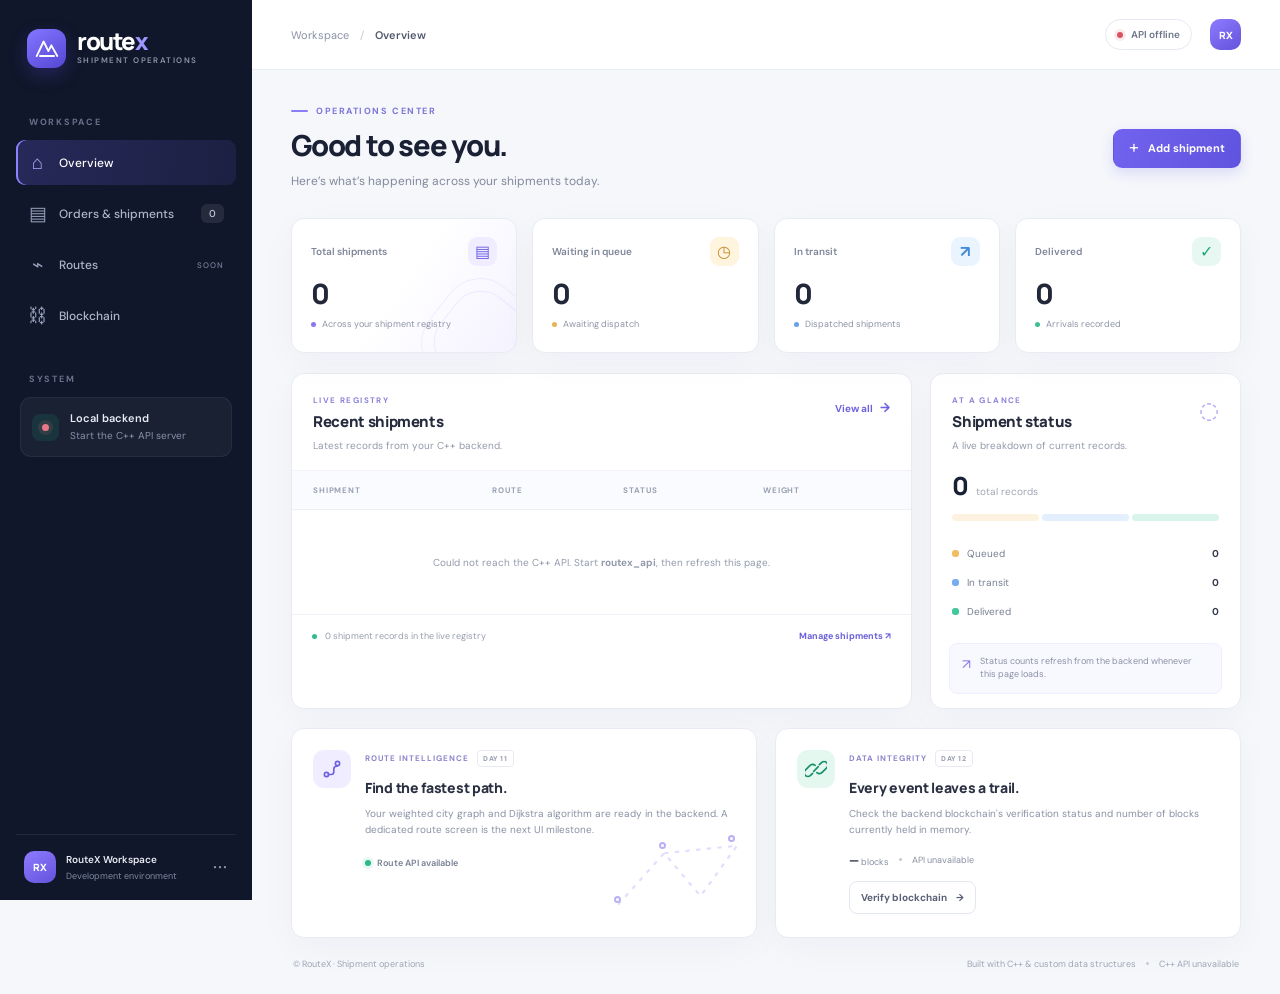
==== frontend/index.html @ 3a6d26c7 "feat: add orders and queue UI" ====
<!doctype html>
<html lang="en">
<head>
  <meta charset="utf-8">
  <meta name="viewport" content="width=device-width, initial-scale=1">
  <meta name="theme-color" content="#10172a">
  <meta name="description" content="RouteX shipment operations dashboard">
  <title>Overview · RouteX</title>
  <link rel="stylesheet" href="css/style.css">
  <script defer src="js/app.js"></script>
</head>
<body data-page="dashboard">
  <div class="app-shell">
    <aside class="sidebar" id="sidebar">
      <a class="brand" href="index.html" aria-label="RouteX overview">
        <span class="brand-mark"><svg viewBox="0 0 32 32" aria-hidden="true"><path d="M5 23.5 12.4 8l5.1 10.2 3.1-6.1L27 23.5"/><path d="M8.5 23.5h15"/></svg></span>
        <span class="brand-name">route<span>x</span><small>SHIPMENT OPERATIONS</small></span>
      </a>

      <div class="sidebar-label">WORKSPACE</div>
      <nav class="side-nav" aria-label="Main navigation">
        <a class="nav-link is-active" href="index.html" aria-current="page"><span class="nav-icon">⌂</span><span>Overview</span></a>
        <a class="nav-link" href="orders.html"><span class="nav-icon">▤</span><span>Orders &amp; shipments</span><span class="nav-count" id="navShipmentCount">—</span></a>
        <a class="nav-link" href="index.html#routes-preview"><span class="nav-icon">⌁</span><span>Routes</span><span class="nav-soon">SOON</span></a>
        <a class="nav-link" href="index.html#blockchain-preview"><span class="nav-icon">⛓</span><span>Blockchain</span></a>
      </nav>

      <div class="sidebar-label sidebar-label-spaced">SYSTEM</div>
      <div class="sidebar-system-card">
        <span class="system-orb"><span></span></span>
        <div><strong>Local backend</strong><p id="sidebarApiText">Connecting to C++ API…</p></div>
      </div>
      <div class="sidebar-bottom">
        <div class="avatar">RX</div>
        <div class="profile-copy"><strong>RouteX Workspace</strong><span>Development environment</span></div>
        <span class="profile-dots">···</span>
      </div>
    </aside>

    <main class="main-area">
      <header class="topbar">
        <button class="icon-button menu-button" id="menuToggle" aria-label="Open navigation" aria-expanded="false">☰</button>
        <div class="breadcrumbs"><span>Workspace</span><span class="crumb-slash">/</span><strong>Overview</strong></div>
        <div class="topbar-right">
          <div class="api-pill" id="apiPill"><span class="status-dot"></span><span id="apiPillText">Checking API</span></div>
          <div class="top-avatar">RX</div>
        </div>
      </header>

      <div class="page-content">
        <section class="page-heading heading-with-action">
          <div><div class="eyebrow"><span class="eyebrow-line"></span> OPERATIONS CENTER</div><h1>Good to see you.</h1><p class="page-subtitle">Here’s what’s happening across your shipments today.</p></div>
          <a class="button button-primary" href="orders.html#new-shipment"><span class="button-plus">+</span> Add shipment</a>
        </section>

        <section class="stats-grid" aria-label="Shipment summary">
          <article class="stat-card stat-card-primary">
            <div class="stat-top"><span class="stat-label">Total shipments</span><span class="stat-icon stat-icon-indigo">▤</span></div>
            <div class="stat-value" id="statTotal">—</div><div class="stat-foot"><span class="stat-foot-dot indigo-dot"></span> Across your shipment registry</div>
            <div class="stat-decoration decoration-one"></div>
          </article>
          <article class="stat-card">
            <div class="stat-top"><span class="stat-label">Waiting in queue</span><span class="stat-icon stat-icon-amber">◷</span></div>
            <div class="stat-value" id="statQueued">—</div><div class="stat-foot"><span class="stat-foot-dot amber-dot"></span> Awaiting dispatch</div>
          </article>
          <article class="stat-card">
            <div class="stat-top"><span class="stat-label">In transit</span><span class="stat-icon stat-icon-blue">↗</span></div>
            <div class="stat-value" id="statTransit">—</div><div class="stat-foot"><span class="stat-foot-dot blue-dot"></span> Dispatched shipments</div>
          </article>
          <article class="stat-card">
            <div class="stat-top"><span class="stat-label">Delivered</span><span class="stat-icon stat-icon-green">✓</span></div>
            <div class="stat-value" id="statDelivered">—</div><div class="stat-foot"><span class="stat-foot-dot green-dot"></span> Arrivals recorded</div>
          </article>
        </section>

        <section class="content-grid dashboard-grid">
          <article class="panel recent-panel">
            <div class="panel-heading"><div><div class="panel-kicker">LIVE REGISTRY</div><h2>Recent shipments</h2><p class="panel-subtitle">Latest records from your C++ backend.</p></div><a class="text-link" href="orders.html">View all <span aria-hidden="true">→</span></a></div>
            <div class="table-wrap">
              <table class="data-table dashboard-table">
                <thead><tr><th>SHIPMENT</th><th>ROUTE</th><th>STATUS</th><th>WEIGHT</th></tr></thead>
                <tbody id="recentShipments"><tr><td colspan="4" class="table-message"><span class="loading-spinner"></span> Loading shipment records…</td></tr></tbody>
              </table>
            </div>
            <div class="panel-footer"><span class="table-footer-dot"></span><span id="registryFooter">Waiting for the backend registry</span><a href="orders.html">Manage shipments <span aria-hidden="true">↗</span></a></div>
          </article>

          <article class="panel distribution-panel">
            <div class="panel-heading"><div><div class="panel-kicker">AT A GLANCE</div><h2>Shipment status</h2><p class="panel-subtitle">A live breakdown of current records.</p></div><span class="subtle-icon">◌</span></div>
            <div class="distribution-total"><strong id="distributionTotal">—</strong><span>total records</span></div>
            <div class="distribution-bar" aria-label="Shipment statuses" id="distributionBar"><span class="bar-queued"></span><span class="bar-transit"></span><span class="bar-delivered"></span></div>
            <div class="legend-list">
              <div class="legend-row"><span class="legend-key key-queued"></span><span>Queued</span><strong id="legendQueued">—</strong></div>
              <div class="legend-row"><span class="legend-key key-transit"></span><span>In transit</span><strong id="legendTransit">—</strong></div>
              <div class="legend-row"><span class="legend-key key-delivered"></span><span>Delivered</span><strong id="legendDelivered">—</strong></div>
            </div>
            <div class="distribution-note"><span>↗</span><p>Status counts refresh from the backend whenever this page loads.</p></div>
          </article>
        </section>

        <section class="lower-grid">
          <article class="feature-card routes-feature" id="routes-preview">
            <div class="feature-icon feature-icon-route"><svg viewBox="0 0 24 24" aria-hidden="true"><circle cx="6" cy="18" r="2.3"/><circle cx="18" cy="6" r="2.3"/><path d="M8 18h3a3 3 0 0 0 3-3v-3a3 3 0 0 1 3-3h.7"/></svg></div>
            <div class="feature-body"><div class="feature-tag">ROUTE INTELLIGENCE <span>DAY 11</span></div><h3>Find the fastest path.</h3><p>Your weighted city graph and Dijkstra algorithm are ready in the backend. A dedicated route screen is the next UI milestone.</p><span class="feature-status"><span class="status-dot status-dot-ready"></span> Route API available</span></div>
            <div class="route-art" aria-hidden="true"><span class="route-node node-a"></span><span class="route-node node-b"></span><span class="route-node node-c"></span><svg viewBox="0 0 140 94"><path d="M15 70 58 22 92 62 126 15"/><path d="M58 22 126 15"/></svg></div>
          </article>

          <article class="feature-card blockchain-feature" id="blockchain-preview">
            <div class="feature-icon feature-icon-chain"><svg viewBox="0 0 24 24" aria-hidden="true"><path d="M9.5 14.5 14.5 9.5"/><path d="M7.3 16.7 5 19a4 4 0 0 1-5.7-5.7l5-5A4 4 0 0 1 10 8" transform="translate(1 0)"/><path d="M16.7 7.3 19 5a4 4 0 0 1 5.7 5.7l-5 5A4 4 0 0 1 14 16" transform="translate(-1 0)"/></svg></div>
            <div class="feature-body"><div class="feature-tag">DATA INTEGRITY <span>DAY 12</span></div><h3>Every event leaves a trail.</h3><p>Check the backend blockchain's verification status and number of blocks currently held in memory.</p><div class="chain-meta"><span><strong id="blockCount">—</strong> blocks</span><span class="chain-separator"></span><span id="chainStatus" class="chain-status">Checking integrity…</span></div><button class="button button-secondary button-small" id="verifyChainButton">Verify blockchain <span aria-hidden="true">→</span></button></div>
          </article>
        </section>
        <footer class="page-footer"><span>© RouteX · Shipment operations</span><span>Built with C++ &amp; custom data structures <i></i> <span id="footerApiStatus">API status unknown</span></span></footer>
      </div>
    </main>
  </div>
  <div class="toast-region" id="toastRegion" role="status" aria-live="polite"></div>
</body>
</html>
---- frontend/css/style.css ----
@import url('https://fonts.googleapis.com/css2?family=DM+Sans:wght@400;500;600;700&family=Manrope:wght@400;500;600;700;800&display=swap');

:root {
  --ink: #182033;
  --muted: #7c8497;
  --muted-dark: #586177;
  --page: #f5f7fb;
  --panel: #ffffff;
  --border: #e8ebf2;
  --sidebar: #10172a;
  --sidebar-muted: #8b95ad;
  --accent: #6658e8;
  --accent-dark: #5546d6;
  --accent-soft: #eeedff;
  --green: #189b72;
  --green-soft: #e7f8f1;
  --amber: #bf8121;
  --amber-soft: #fff5df;
  --blue: #4387d8;
  --blue-soft: #eaf3ff;
  --red: #d85262;
  --red-soft: #fff0f1;
  --shadow: 0 10px 36px rgba(23, 32, 61, .035);
  font-synthesis: none;
}
* { box-sizing: border-box; }
html { scroll-behavior: smooth; scroll-padding-top: 90px; }
body { margin: 0; background: var(--page); color: var(--ink); font-family: 'DM Sans', -apple-system, BlinkMacSystemFont, 'Segoe UI', sans-serif; font-size: 14px; -webkit-font-smoothing: antialiased; }
button, input, select { font: inherit; }
button, a { -webkit-tap-highlight-color: transparent; }
a { color: inherit; text-decoration: none; }
button { cursor: pointer; }
button:disabled { cursor: wait; opacity: .68; }
.app-shell { min-height: 100vh; }
.sidebar { width: 252px; background: var(--sidebar); color: #fff; position: fixed; inset: 0 auto 0 0; z-index: 40; display: flex; flex-direction: column; padding: 29px 16px 17px; }
.brand { display: flex; align-items: center; gap: 11px; padding: 0 11px; margin-bottom: 48px; }
.brand-mark { width: 39px; height: 39px; display: grid; place-items: center; border-radius: 12px; background: linear-gradient(145deg, #8376ff, #5547d4); box-shadow: 0 7px 18px rgba(87, 71, 214, .28); }
.brand-mark svg { width: 30px; height: 30px; fill: none; stroke: #fff; stroke-width: 2; stroke-linecap: round; stroke-linejoin: round; }
.brand-name { font: 800 24px/1 'Manrope', sans-serif; letter-spacing: -1.4px; }
.brand-name > span { color: #9f96ff; }
.brand-name small { display: block; color: #8b95ad; letter-spacing: 1.45px; font: 600 8px/1.8 'DM Sans', sans-serif; }
.sidebar-label { color: #67718c; font-size: 9px; font-weight: 700; letter-spacing: 1.7px; padding: 0 13px; margin-bottom: 12px; }
.sidebar-label-spaced { margin-top: 35px; }
.side-nav { display: grid; gap: 6px; }
.nav-link { display: flex; align-items: center; gap: 12px; min-height: 45px; padding: 0 12px; border-radius: 9px; font-size: 12px; font-weight: 500; color: #aeb7ca; transition: background .18s ease, color .18s ease; }
.nav-link:hover { background: rgba(255,255,255,.055); color: #fff; }
.nav-link.is-active { background: linear-gradient(100deg, rgba(111, 97, 238, .24), rgba(111, 97, 238, .12)); color: #fff; box-shadow: inset 2px 0 #8c81ff; }
.nav-icon { width: 19px; color: #949fba; font-size: 19px; text-align: center; line-height: 1; }
.nav-link.is-active .nav-icon { color: #b0a8ff; }
.nav-count { margin-left: auto; min-width: 23px; padding: 3px 5px; border-radius: 6px; background: rgba(255,255,255,.09); text-align: center; font-size: 10px; color: #c4c9d7; }
.nav-soon { margin-left: auto; color: #77819a; font-size: 8px; letter-spacing: 1px; }
.sidebar-system-card { display: flex; align-items: center; gap: 11px; padding: 13px 11px; margin: 0 4px; background: rgba(255,255,255,.045); border: 1px solid rgba(255,255,255,.055); border-radius: 11px; }
.system-orb { width: 27px; height: 27px; flex: 0 0 auto; display: grid; place-items: center; border-radius: 8px; background: rgba(24,155,114,.16); }
.system-orb > span { width: 7px; height: 7px; border-radius: 50%; background: #45d2a1; box-shadow: 0 0 0 4px rgba(69,210,161,.12); }
.sidebar-system-card strong, .profile-copy strong { display: block; font-size: 11px; font-weight: 600; color: #e8ebf4; }
.sidebar-system-card p { margin: 4px 0 0; font-size: 10px; color: #8792aa; line-height: 1.4; }
.sidebar-bottom { margin-top: auto; display: flex; align-items: center; gap: 10px; padding: 16px 8px 0; border-top: 1px solid rgba(255,255,255,.08); }
.avatar, .top-avatar { display: grid; place-items: center; font: 800 10px 'Manrope', sans-serif; color: #fff; background: linear-gradient(145deg, #8d7bff, #6453db); }
.avatar { width: 32px; height: 32px; border-radius: 10px; }
.profile-copy { min-width: 0; }
.profile-copy strong { font-size: 10px; }
.profile-copy span { display: block; color: #7f8aa4; font-size: 9px; margin-top: 4px; }
.profile-dots { margin-left: auto; color: #8c96ac; font-size: 20px; letter-spacing: 1px; }
.main-area { min-height: 100vh; margin-left: 252px; }
.topbar { position: sticky; top: 0; z-index: 20; height: 70px; padding: 0 39px; display: flex; align-items: center; justify-content: space-between; border-bottom: 1px solid #e9ecf3; background: rgba(255,255,255,.93); backdrop-filter: blur(15px); }
.breadcrumbs { display: flex; align-items: center; gap: 11px; font-size: 11px; color: #8991a4; }
.breadcrumbs strong { font-weight: 600; color: #4f576c; }
.breadcrumbs a:hover { color: var(--accent); }
.crumb-slash { color: #c0c5d1; }
.topbar-right { display: flex; align-items: center; gap: 18px; }
.api-pill { display: inline-flex; gap: 8px; align-items: center; border: 1px solid #e4e9ef; border-radius: 30px; background: #fff; padding: 8px 11px; color: #6d768a; font-size: 10px; font-weight: 600; white-space: nowrap; }
.status-dot { width: 6px; height: 6px; flex: 0 0 auto; border-radius: 50%; background: #c0c5d1; }
.api-pill.is-online .status-dot { background: #22b987; box-shadow: 0 0 0 3px rgba(34,185,135,.12); }
.api-pill.is-offline .status-dot { background: var(--red); box-shadow: 0 0 0 3px rgba(216,82,98,.12); }
.top-avatar { width: 31px; height: 31px; border-radius: 10px; }
.menu-button { display: none !important; }
.page-content { max-width: 1500px; padding: 35px 39px 24px; margin: 0 auto; }
.page-heading { margin-bottom: 27px; }
.heading-with-action { display: flex; align-items: center; justify-content: space-between; gap: 18px; }
.eyebrow { display: flex; align-items: center; gap: 8px; color: #7d76d6; font-size: 9px; font-weight: 700; letter-spacing: 1.55px; margin-bottom: 10px; }
.eyebrow-line { display: inline-block; width: 17px; height: 2px; border-radius: 3px; background: #8b7df5; }
h1, h2, h3, p { margin-top: 0; }
h1 { margin-bottom: 9px; font: 800 29px/1.25 'Manrope', sans-serif; letter-spacing: -1.25px; color: #1a2135; }
.page-subtitle { margin-bottom: 0; color: #81899b; font-size: 12px; line-height: 1.6; }
.button { display: inline-flex; align-items: center; justify-content: center; gap: 9px; min-height: 39px; border: 1px solid transparent; border-radius: 9px; padding: 0 15px; font-size: 11px; font-weight: 700; white-space: nowrap; transition: transform .16s ease, background .16s ease, box-shadow .16s ease; }
.button:active { transform: translateY(1px); }
.button-primary { color: #fff; background: linear-gradient(110deg, #7163ee, #6053df); box-shadow: 0 5px 13px rgba(101,85,226,.18); }
.button-primary:hover { background: linear-gradient(110deg, #6556e4, #5143cf); box-shadow: 0 7px 18px rgba(101,85,226,.25); }
.button-secondary { background: #fff; border-color: #e3e7ef; color: #596176; }
.button-secondary:hover { background: #f9f9ff; border-color: #d2cffa; color: var(--accent-dark); }
.button-small { min-height: 33px; border-radius: 8px; padding: 0 11px; font-size: 10px; }
.button-plus { display: inline-grid; place-items: center; font-size: 18px; font-weight: 400; margin-top: -2px; }
.stats-grid { display: grid; grid-template-columns: repeat(4, minmax(0, 1fr)); gap: 15px; margin-bottom: 20px; }
.stat-card { min-height: 135px; position: relative; overflow: hidden; padding: 18px 19px 16px; background: var(--panel); border: 1px solid var(--border); border-radius: 13px; box-shadow: var(--shadow); }
.stat-card-primary { background: linear-gradient(125deg, #fff 48%, #f4f2ff); }
.stat-top { display: flex; align-items: center; justify-content: space-between; position: relative; z-index: 1; }
.stat-label { color: #7d8599; font-size: 10px; font-weight: 600; }
.stat-icon { display: grid; place-items: center; width: 29px; height: 29px; border-radius: 9px; font-size: 16px; font-weight: 700; }
.stat-icon-indigo { color: #6c5de4; background: #efedff; }
.stat-icon-amber { color: #c38a30; background: #fff4dd; }
.stat-icon-blue { color: #448ada; background: #eaf4ff; }
.stat-icon-green { color: #20a579; background: #e6f8f1; }
.stat-value { position: relative; z-index: 1; margin-top: 13px; font: 800 28px/1 'Manrope', sans-serif; color: #22283a; letter-spacing: -1px; }
.stat-foot { display: flex; position: relative; z-index: 1; align-items: center; gap: 6px; margin-top: 11px; font-size: 9px; color: #8c94a6; }
.stat-foot-dot { width: 5px; height: 5px; border-radius: 50%; }
.indigo-dot { background: #8678ef; }.amber-dot { background: #e8b256; }.blue-dot { background: #64a1e9; }.green-dot { background: #40be91; }
.stat-decoration { position: absolute; right: -22px; bottom: -43px; width: 110px; height: 110px; border-radius: 38px; border: 1px solid rgba(118,100,234,.09); transform: rotate(38deg); }
.decoration-one::after { content: ''; position: absolute; inset: 10px; border: 1px solid rgba(118,100,234,.1); border-radius: 31px; }
.content-grid { display: grid; grid-template-columns: minmax(0, 1.7fr) minmax(280px, .85fr); gap: 18px; }
.panel { background: #fff; border: 1px solid var(--border); border-radius: 13px; box-shadow: var(--shadow); min-width: 0; }
.panel-heading { display: flex; align-items: flex-start; justify-content: space-between; gap: 14px; padding: 21px 21px 17px; }
.panel-kicker { color: #8b83d9; font-size: 8px; font-weight: 700; letter-spacing: 1.4px; margin-bottom: 7px; }
h2 { margin-bottom: 6px; font: 800 15px/1.3 'Manrope', sans-serif; letter-spacing: -.35px; color: #252b3d; }
.panel-subtitle { margin-bottom: 0; font-size: 10px; color: #939aab; line-height: 1.5; }
.text-link { color: #6e61df; margin-top: 4px; font-size: 10px; font-weight: 700; white-space: nowrap; }
.text-link span { margin-left: 5px; font-size: 13px; }
.table-wrap { width: 100%; overflow-x: auto; }
.data-table { width: 100%; border-collapse: collapse; text-align: left; white-space: nowrap; }
.data-table thead { background: #fafbfe; }
.data-table th { height: 39px; padding: 0 14px; color: #98a0b2; font-size: 8px; font-weight: 700; letter-spacing: .85px; border-top: 1px solid #f0f2f7; border-bottom: 1px solid #edf0f5; }
.data-table th:first-child, .data-table td:first-child { padding-left: 21px; }
.data-table th:last-child, .data-table td:last-child { padding-right: 21px; }
.data-table td { height: 59px; padding: 9px 14px; font-size: 10px; color: #667087; border-bottom: 1px solid #f0f2f7; }
.data-table tbody tr:last-child td { border-bottom: none; }
.shipment-main { display: flex; align-items: center; gap: 9px; }
.shipment-avatar { display: grid; place-items: center; flex: 0 0 auto; width: 31px; height: 31px; border-radius: 10px; color: #6e61df; background: #f0efff; font-size: 10px; font-weight: 800; }
.shipment-cell strong { display: block; color: #2a3042; font-size: 10px; font-weight: 700; }
.shipment-cell small { display: block; color: #9ba2b1; font-size: 9px; margin-top: 3px; }
.route-cell { color: #555f75 !important; font-weight: 600; }
.route-arrow { color: #a3a9b7; padding: 0 5px; }
.status-badge { display: inline-flex; align-items: center; gap: 6px; min-height: 22px; border-radius: 6px; padding: 0 8px; font-size: 9px; font-weight: 700; }
.status-badge::before { content: ''; width: 5px; height: 5px; border-radius: 50%; background: currentColor; }
.status-queued { color: #b37a1c; background: #fff4dd; }
.status-transit { color: #3479c9; background: #eaf3ff; }
.status-delivered { color: #16865f; background: #e6f8f1; }
.status-unknown { color: #7a8294; background: #f0f2f6; }
.weight-cell { font-weight: 600; color: #535c71 !important; }
.panel-footer { display: flex; align-items: center; gap: 8px; min-height: 43px; border-top: 1px solid #f0f2f7; padding: 0 20px; color: #969eaf; font-size: 9px; }
.panel-footer > a { margin-left: auto; color: #6b60db; font-weight: 700; }
.table-footer-dot { display: inline-block; width: 5px; height: 5px; border-radius: 50%; background: #30bd8b; }
.distribution-panel { padding-bottom: 14px; }
.subtle-icon { color: #aaa3ef; font-size: 23px; font-weight: 300; }
.distribution-total { display: flex; align-items: baseline; gap: 8px; padding: 3px 21px 16px; }
.distribution-total strong { font: 800 25px/1 'Manrope', sans-serif; letter-spacing: -1px; }
.distribution-total span { color: #a0a6b4; font-size: 10px; }
.distribution-bar { height: 7px; display: flex; gap: 3px; padding: 0 21px; margin-bottom: 18px; }
.distribution-bar span { display: block; min-width: 0; flex: 1; border-radius: 8px; transition: flex .25s ease; }
.bar-queued { background: #f2bd61; }.bar-transit { background: #75adee; }.bar-delivered { background: #42c99a; }
.legend-list { padding: 0 21px; }
.legend-row { display: flex; align-items: center; height: 29px; gap: 8px; color: #777f92; font-size: 10px; }
.legend-key { width: 7px; height: 7px; border-radius: 3px; }
.key-queued { background: #f2bd61; }.key-transit { background: #75adee; }.key-delivered { background: #42c99a; }
.legend-row strong { margin-left: auto; color: #353c4e; font-size: 10px; }
.distribution-note { display: flex; align-items: flex-start; gap: 9px; margin: 17px 18px 0; padding: 11px 12px; background: #f8f8ff; border: 1px solid #f0efff; border-radius: 8px; }
.distribution-note > span { color: #8579ec; font-size: 14px; }
.distribution-note p { margin: 0; font-size: 9px; line-height: 1.5; color: #8a91a4; }
.lower-grid { display: grid; grid-template-columns: repeat(2, minmax(0, 1fr)); gap: 18px; margin-top: 19px; }
.feature-card { position: relative; min-height: 210px; display: flex; gap: 14px; overflow: hidden; padding: 21px; border: 1px solid var(--border); border-radius: 13px; background: #fff; box-shadow: var(--shadow); }
.feature-icon { position: relative; z-index: 1; display: grid; place-items: center; flex: 0 0 auto; width: 38px; height: 38px; border-radius: 11px; }
.feature-icon svg { width: 22px; height: 22px; fill: none; stroke: currentColor; stroke-width: 1.8; stroke-linecap: round; stroke-linejoin: round; }
.feature-icon-route { color: #6e61df; background: #efedff; }.feature-icon-chain { color: #168f6c; background: #e5f8f0; }
.feature-body { min-width: 0; position: relative; z-index: 1; }
.feature-tag { display: flex; align-items: center; flex-wrap: wrap; gap: 8px; color: #8b84cc; font-size: 8px; font-weight: 700; letter-spacing: 1px; margin-bottom: 11px; }
.feature-tag span { color: #959bae; font-size: 7px; padding: 3px 5px; border: 1px solid #e8eaf2; border-radius: 4px; letter-spacing: .6px; }
.feature-card h3 { font: 800 14px/1.4 'Manrope', sans-serif; letter-spacing: -.3px; margin-bottom: 8px; color: #2a3041; }
.feature-card p { max-width: 380px; font-size: 10px; line-height: 1.65; color: #8991a4; margin-bottom: 13px; }
.feature-status { display: inline-flex; align-items: center; gap: 6px; font-size: 9px; color: #777f92; font-weight: 600; }
.status-dot-ready { background: #2bb989; box-shadow: 0 0 0 3px rgba(43,185,137,.1); }
.route-art { position: absolute; right: 4px; bottom: 2px; width: 150px; height: 110px; opacity: .55; }
.route-art svg { position: absolute; inset: 0; width: 100%; height: 100%; fill: none; stroke: #c7c2ff; stroke-width: 2; stroke-dasharray: 4 6; }
.route-node { position: absolute; z-index: 2; width: 7px; height: 7px; border: 2px solid #7f70ed; border-radius: 50%; background: #fff; }
.node-a { left: 12px; bottom: 32px; }.node-b { left: 57px; top: 17px; }.node-c { right: 17px; top: 10px; }
.chain-meta { display: flex; align-items: center; gap: 10px; margin: -1px 0 12px; font-size: 9px; color: #878fa0; }
.chain-meta strong { font: 800 13px 'Manrope', sans-serif; color: #30374a; }
.chain-separator { width: 3px; height: 3px; border-radius: 50%; background: #c4c9d4; }
.chain-status { display: inline-flex; align-items: center; gap: 5px; }
.chain-status.valid { color: #15916b; }.chain-status.invalid { color: #d64f5f; }
.button-process > span { font-size: 9px; }
.page-footer { display: flex; flex-wrap: wrap; justify-content: space-between; gap: 10px; padding: 20px 2px 0; color: #a0a6b5; font-size: 9px; }
.page-footer i { display: inline-block; width: 3px; height: 3px; margin: 0 8px 2px; border-radius: 50%; background: #c6cbd5; }
.table-message { height: 105px !important; text-align: center; color: #929aab !important; }
.loading-spinner { display: inline-block; width: 12px; height: 12px; margin-right: 7px; border: 2px solid #e2e2f8; border-top-color: var(--accent); border-radius: 50%; vertical-align: -2px; animation: spin .8s linear infinite; }
@keyframes spin { to { transform: rotate(360deg); } }
.toast-region { position: fixed; z-index: 100; right: 24px; bottom: 24px; display: grid; gap: 9px; width: min(360px, calc(100vw - 32px)); }
.toast { display: flex; align-items: flex-start; gap: 10px; padding: 13px 14px; background: #1c2539; color: #fff; border-radius: 10px; box-shadow: 0 12px 35px rgba(16,23,42,.2); font-size: 11px; animation: toast-in .18s ease-out; }
.toast-icon { display: grid; place-items: center; width: 20px; height: 20px; flex: 0 0 auto; border-radius: 6px; background: rgba(255,255,255,.12); }
.toast strong { display: block; margin: 1px 0 4px; font-size: 11px; }
.toast p { margin: 0; color: #c7cede; line-height: 1.5; font-size: 10px; overflow-wrap: anywhere; }
.toast.error .toast-icon { background: rgba(216,82,98,.22); color: #ffb6be; }
@keyframes toast-in { from { opacity: 0; transform: translateY(7px); } to { opacity: 1; transform: translateY(0); } }

/* Orders screen */
.orders-heading { margin-bottom: 23px; }
.orders-summary { display: flex; align-items: center; gap: 20px; min-height: 82px; padding: 15px 20px; margin-bottom: 20px; border: 1px solid var(--border); border-radius: 12px; background: #fff; box-shadow: var(--shadow); }
.summary-item { display: grid; grid-template-columns: 31px 1fr; grid-template-rows: 1fr 1fr; column-gap: 10px; min-width: 0; flex: 1; }
.summary-icon { grid-row: 1 / 3; align-self: center; display: grid; place-items: center; width: 31px; height: 31px; border-radius: 9px; font-size: 16px; }
.summary-icon-total { color: #6c5de4; background: #efedff; }.summary-icon-queued { color: #bf8328; background: #fff3db; }.summary-icon-transit { color: #4387d8; background: #eaf3ff; }.summary-icon-delivered { color: #189b72; background: #e7f8f1; }
.summary-label { align-self: end; color: #939aab; font-size: 9px; white-space: nowrap; }
.summary-item strong { align-self: start; margin-top: 3px; font: 800 17px 'Manrope', sans-serif; color: #293044; }
.summary-divider { width: 1px; height: 34px; background: #eceef4; }
.create-panel { margin-bottom: 20px; scroll-margin-top: 86px; }
.create-panel-heading { padding-bottom: 15px; }
.create-step { display: inline-flex; align-items: center; gap: 6px; color: #9aa1b1; font-size: 8px; font-weight: 700; letter-spacing: 1px; padding-top: 2px; white-space: nowrap; }
.create-step span { display: grid; place-items: center; width: 20px; height: 20px; border-radius: 6px; background: #f0efff; color: #786ce5; font-size: 9px; }
.shipment-form { display: grid; grid-template-columns: repeat(4, minmax(0, 1fr)); gap: 17px 14px; padding: 0 21px 20px; }
.form-field { display: grid; align-content: start; gap: 7px; min-width: 0; color: #586176; font-size: 10px; font-weight: 700; }
.form-field > span { font-size: 10px; color: #5e667b; }
.form-field b { color: #d65c6a; font-weight: 700; }
.form-field input, .form-field select { display: block; width: 100%; min-width: 0; height: 39px; padding: 0 11px; border: 1px solid #e2e6ef; border-radius: 8px; color: #343c50; outline: none; background: #fff; font-size: 10px; font-weight: 500; transition: border-color .15s ease, box-shadow .15s ease; }
.form-field select { cursor: pointer; padding-right: 25px; }
.form-field input::placeholder { color: #b0b6c3; }
.form-field input:focus, .form-field select:focus, .search-form input:focus { border-color: #a7a0f6; box-shadow: 0 0 0 3px rgba(108,93,228,.08); }
.form-field small { font-weight: 400; font-size: 9px; color: #a0a7b6; line-height: 1.4; }
.form-field-weight { grid-column: span 1; }
.form-submit-area { grid-column: span 3; display: flex; align-items: center; justify-content: flex-end; gap: 17px; padding-top: 1px; }
.form-note { font-size: 9px; color: #9299a9; }
.form-note strong { color: #b17b24; font-weight: 700; }
.tiny-lock { display: inline-block; margin-right: 5px; color: #8a82e2; font-size: 14px; vertical-align: -1px; }
.shipments-panel { overflow: hidden; }
.shipments-panel-heading { padding-bottom: 16px; }
.heading-count { display: inline-grid; place-items: center; min-width: 21px; height: 19px; padding: 0 5px; margin-left: 6px; color: #7669df; background: #f0efff; border-radius: 6px; font: 700 9px 'DM Sans', sans-serif; vertical-align: 2px; }
.table-toolbar { display: flex; align-items: center; justify-content: space-between; gap: 15px; padding: 0 21px 15px; }
.search-form { display: flex; align-items: center; gap: 8px; min-width: 240px; width: min(390px, 52%); height: 37px; padding: 0 5px 0 11px; border: 1px solid #e1e5ed; background: #fff; border-radius: 8px; }
.search-symbol { color: #939bad; font-size: 21px; line-height: 1; transform: rotate(-20deg); }
.search-form input { width: 100%; min-width: 0; border: 0; outline: 0; background: transparent; color: #3a4256; font-size: 10px; }
.search-form input:focus { box-shadow: none; }
.search-submit { align-self: stretch; margin: 3px 0; padding: 0 12px; border: 0; border-radius: 6px; background: #f0efff; color: #6b5de0; font-size: 10px; font-weight: 700; }
.search-submit:hover { background: #e5e2ff; }
.table-toolbar-actions { display: flex; align-items: center; justify-content: flex-end; gap: 14px; }
.result-summary { color: #9ba2b1; font-size: 9px; white-space: nowrap; }
.refresh-symbol { font-size: 15px; }
.orders-table th { padding: 0 13px; }
.orders-table td { height: 65px; padding: 9px 13px; }
.orders-table th:first-child, .orders-table td:first-child { padding-left: 21px; }
.orders-table th:last-child, .orders-table td:last-child { padding-right: 21px; }
.orders-table .shipment-avatar { background: #f1f0ff; }
.action-cell { text-align: right; }
.row-action { display: inline-flex; align-items: center; justify-content: center; min-height: 28px; padding: 0 9px; border: 1px solid #e3e6ee; border-radius: 7px; background: #fff; color: #656d82; font-size: 9px; font-weight: 700; }
.row-action:hover { border-color: #cfcafc; color: #6355dc; background: #faf9ff; }
.row-action.arrival-action { color: #168e69; background: #f1fcf7; border-color: #d8f2e7; }
.row-action:disabled { color: #9aa1b0; background: #f8f9fb; }
.orders-table-footer { justify-content: space-between; }
.orders-table-footer > span { display: inline-flex; align-items: center; gap: 7px; }
.visually-hidden { position: absolute !important; width: 1px; height: 1px; padding: 0; margin: -1px; overflow: hidden; clip: rect(0,0,0,0); white-space: nowrap; border: 0; }
.arrival-dialog { width: min(430px, calc(100vw - 30px)); border: 1px solid #e4e7ef; border-radius: 16px; padding: 25px; background: #fff; color: var(--ink); box-shadow: 0 25px 80px rgba(15,23,42,.22); }
.arrival-dialog::backdrop { background: rgba(16,23,42,.45); backdrop-filter: blur(3px); }
.arrival-dialog form { display: grid; gap: 15px; }
.dialog-top { display: flex; align-items: center; justify-content: space-between; }
.dialog-icon { display: grid; place-items: center; width: 38px; height: 38px; border-radius: 12px; background: var(--green-soft); color: var(--green); font-size: 19px; font-weight: 700; }
.dialog-close { width: 28px; height: 28px; border: 0; border-radius: 7px; color: #8e96a7; background: #f6f7fa; font-size: 19px; }
.arrival-dialog h2 { margin: 0; font-size: 19px; }
.dialog-copy { margin: -7px 0 2px; color: #858da0; font-size: 11px; line-height: 1.65; }
.dialog-actions { display: flex; justify-content: flex-end; gap: 8px; margin-top: 3px; }

@media (max-width: 1250px) {
  .sidebar { width: 224px; }
  .main-area { margin-left: 224px; }
  .page-content { padding-left: 26px; padding-right: 26px; }
  .topbar { padding: 0 26px; }
  .stats-grid { gap: 10px; }
  .stat-card { padding-left: 14px; padding-right: 14px; }
  .content-grid { grid-template-columns: minmax(0, 1.35fr) minmax(250px, .9fr); }
  .shipment-form { grid-template-columns: repeat(2, minmax(0, 1fr)); }
  .form-submit-area { grid-column: span 1; }
}
@media (max-width: 1000px) {
  .sidebar { width: 75px; padding-left: 10px; padding-right: 10px; }
  .brand { padding: 0 8px; margin-bottom: 43px; }
  .brand-mark { width: 40px; height: 40px; flex: 0 0 auto; }
  .brand-name, .sidebar-label, .nav-link > span:not(.nav-icon), .sidebar-system-card > div, .sidebar-bottom > div:not(.avatar), .profile-dots { display: none; }
  .side-nav { gap: 7px; }
  .nav-link { justify-content: center; padding: 0; }
  .nav-icon { font-size: 20px; }
  .sidebar-system-card { justify-content: center; margin: 31px 0 0; padding: 11px 0; }
  .sidebar-bottom { justify-content: center; padding-left: 0; padding-right: 0; }
  .main-area { margin-left: 75px; }
  .content-grid { grid-template-columns: minmax(0, 1.25fr) minmax(230px, .85fr); gap: 12px; }
  .panel-heading { padding-left: 16px; padding-right: 16px; }
  .data-table td, .data-table th { padding-left: 10px; padding-right: 10px; }
  .data-table th:first-child, .data-table td:first-child { padding-left: 16px; }
  .data-table th:last-child, .data-table td:last-child { padding-right: 16px; }
  .feature-card { padding: 17px; }
  .route-art { opacity: .25; }
}
@media (max-width: 760px) {
  .sidebar { width: 252px; transform: translateX(-100%); transition: transform .22s ease; box-shadow: 15px 0 45px rgba(15,23,42,.14); padding-left: 16px; padding-right: 16px; }
  .sidebar.is-open { transform: translateX(0); }
  .brand { padding: 0 11px; margin-bottom: 34px; }
  .brand-name, .sidebar-label, .nav-link > span:not(.nav-icon), .sidebar-system-card > div, .sidebar-bottom > div:not(.avatar), .profile-dots { display: initial; }
  .brand-name { display: block; }
  .sidebar-label { display: block; }
  .nav-link > span { display: initial; }
  .nav-link { justify-content: flex-start; padding: 0 12px; }
  .nav-link > span.nav-icon { display: block; }
  .sidebar-system-card { justify-content: flex-start; margin: 0 4px; padding: 13px 11px; }
  .sidebar-bottom { justify-content: flex-start; padding-left: 8px; padding-right: 8px; }
  .main-area { margin-left: 0; }
  .topbar { height: 62px; padding: 0 18px; }
  .menu-button { display: inline-grid !important; place-items: center; width: 31px; height: 31px; margin-right: 10px; border: 1px solid #e7eaf1; border-radius: 8px; color: #6c7488; background: white; }
  .breadcrumbs { margin-right: auto; gap: 7px; font-size: 10px; }
  .topbar { justify-content: flex-start; }
  .topbar-right { gap: 9px; margin-left: auto; }
  .api-pill { padding: 7px 8px; font-size: 9px; }
  .top-avatar { display: none; }
  .page-content { padding: 25px 17px 20px; }
  .heading-with-action { align-items: flex-start; }
  h1 { font-size: 24px; }
  .page-subtitle { max-width: 450px; font-size: 11px; }
  .heading-with-action > .button { margin-top: 5px; padding: 0 10px; min-height: 36px; font-size: 10px; }
  .stats-grid { grid-template-columns: repeat(2, minmax(0, 1fr)); gap: 10px; }
  .stat-card { min-height: 124px; padding: 14px; }
  .stat-value { font-size: 25px; }
  .content-grid { grid-template-columns: 1fr; }
  .distribution-panel { padding-bottom: 14px; }
  .lower-grid { grid-template-columns: 1fr; gap: 12px; }
  .feature-card { min-height: auto; }
  .route-art { opacity: .3; }
  .orders-summary { gap: 12px; padding: 13px; }
  .summary-item { column-gap: 7px; grid-template-columns: 27px 1fr; }
  .summary-icon { width: 27px; height: 27px; }
  .summary-label { font-size: 8px; }
  .summary-item strong { font-size: 15px; }
  .summary-divider { height: 29px; }
  .table-toolbar { flex-direction: column; align-items: stretch; }
  .search-form { width: 100%; }
  .table-toolbar-actions { justify-content: space-between; }
  .form-submit-area { grid-column: span 2; }
  .page-footer { line-height: 1.8; }
}
@media (max-width: 480px) {
  .api-pill { gap: 5px; padding: 6px 7px; }
  .breadcrumbs .crumb-slash, .breadcrumbs a { display: none; }
  .page-heading { margin-bottom: 21px; }
  .heading-with-action { gap: 10px; }
  .heading-with-action .page-subtitle { max-width: 255px; }
  .heading-with-action > .button { font-size: 0; gap: 3px; padding: 0 10px; }
  .heading-with-action > .button .button-plus { font-size: 21px; }
  .stat-label { font-size: 9px; }
  .stat-foot { font-size: 8px; }
  .orders-summary { display: grid; grid-template-columns: repeat(2, minmax(0, 1fr)); gap: 14px 10px; }
  .summary-divider { display: none; }
  .shipment-form { grid-template-columns: 1fr; padding-left: 16px; padding-right: 16px; }
  .form-submit-area { grid-column: span 1; flex-direction: column; align-items: stretch; gap: 12px; }
  .form-submit-area .button { width: 100%; }
  .form-note { text-align: center; }
  .create-panel-heading, .shipments-panel-heading { padding-left: 16px; padding-right: 16px; }
  .create-step { display: none; }
  .table-toolbar { padding-left: 13px; padding-right: 13px; }
  .orders-table th:first-child, .orders-table td:first-child { padding-left: 13px; }
  .orders-table th:last-child, .orders-table td:last-child { padding-right: 13px; }
  .orders-table-footer { align-items: flex-start; flex-direction: column; justify-content: center; padding-top: 10px; padding-bottom: 10px; gap: 7px; }
  .panel-footer { padding-left: 14px; padding-right: 14px; }
  .arrival-dialog { padding: 20px; }
}
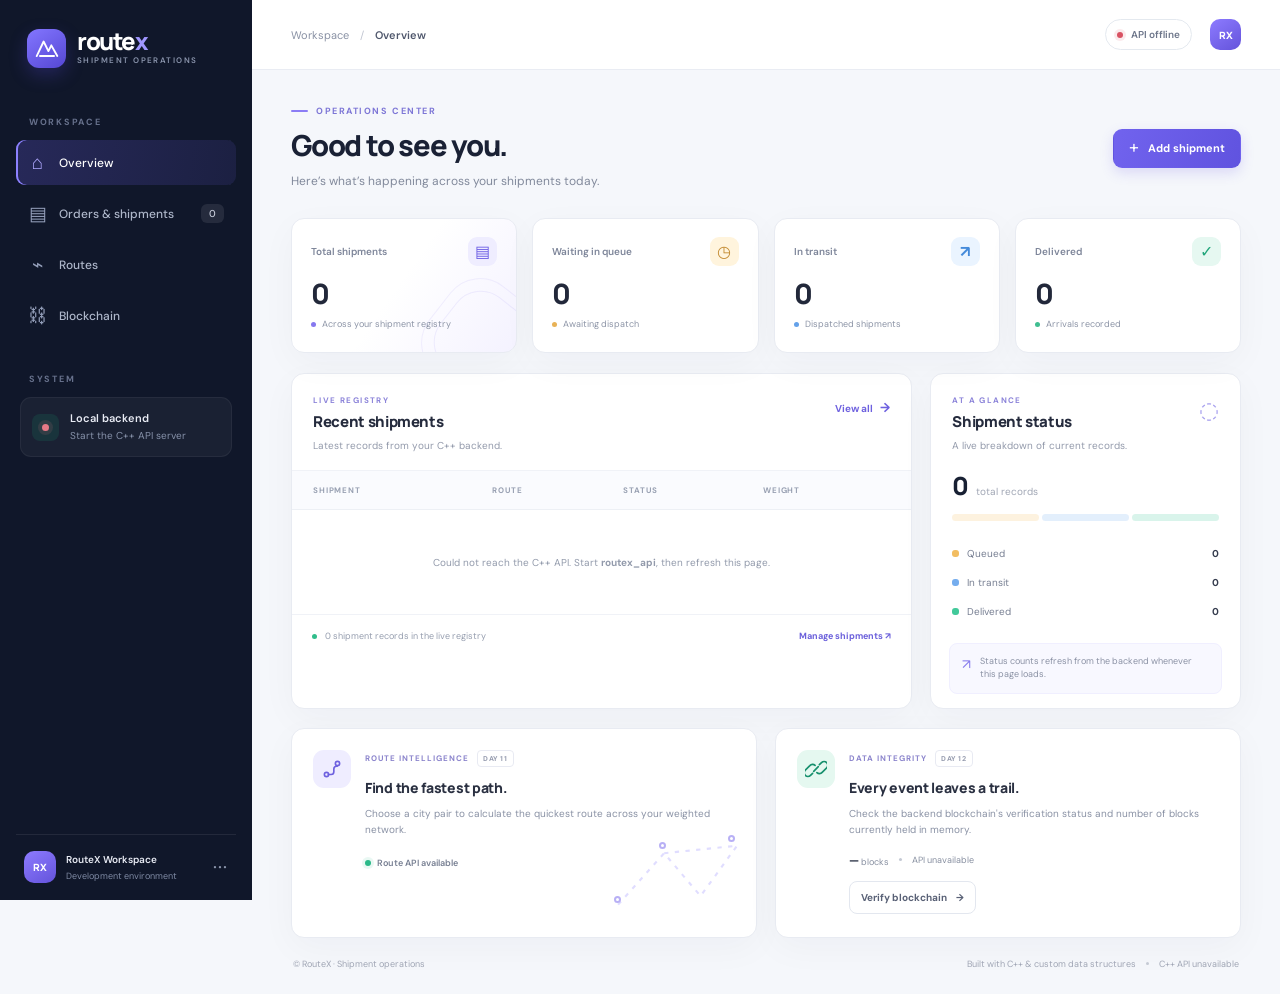
==== commit b33fb09e: "Add fastest route UI" ====
--- a/frontend/index.html
+++ b/frontend/index.html
@@ -21,7 +21,7 @@
       <nav class="side-nav" aria-label="Main navigation">
         <a class="nav-link is-active" href="index.html" aria-current="page"><span class="nav-icon">⌂</span><span>Overview</span></a>
         <a class="nav-link" href="orders.html"><span class="nav-icon">▤</span><span>Orders &amp; shipments</span><span class="nav-count" id="navShipmentCount">—</span></a>
-        <a class="nav-link" href="index.html#routes-preview"><span class="nav-icon">⌁</span><span>Routes</span><span class="nav-soon">SOON</span></a>
+        <a class="nav-link" href="route.html"><span class="nav-icon">⌁</span><span>Routes</span></a>
         <a class="nav-link" href="index.html#blockchain-preview"><span class="nav-icon">⛓</span><span>Blockchain</span></a>
       </nav>
 
@@ -101,7 +101,7 @@
         <section class="lower-grid">
           <article class="feature-card routes-feature" id="routes-preview">
             <div class="feature-icon feature-icon-route"><svg viewBox="0 0 24 24" aria-hidden="true"><circle cx="6" cy="18" r="2.3"/><circle cx="18" cy="6" r="2.3"/><path d="M8 18h3a3 3 0 0 0 3-3v-3a3 3 0 0 1 3-3h.7"/></svg></div>
-            <div class="feature-body"><div class="feature-tag">ROUTE INTELLIGENCE <span>DAY 11</span></div><h3>Find the fastest path.</h3><p>Your weighted city graph and Dijkstra algorithm are ready in the backend. A dedicated route screen is the next UI milestone.</p><span class="feature-status"><span class="status-dot status-dot-ready"></span> Route API available</span></div>
+            <div class="feature-body"><div class="feature-tag">ROUTE INTELLIGENCE <span>DAY 11</span></div><h3>Find the fastest path.</h3><p>Choose a city pair to calculate the quickest route across your weighted network.</p><span class="feature-status"><span class="status-dot status-dot-ready"></span> Route API available</span></div>
             <div class="route-art" aria-hidden="true"><span class="route-node node-a"></span><span class="route-node node-b"></span><span class="route-node node-c"></span><svg viewBox="0 0 140 94"><path d="M15 70 58 22 92 62 126 15"/><path d="M58 22 126 15"/></svg></div>
           </article>
 
--- a/frontend/css/style.css
+++ b/frontend/css/style.css
@@ -352,3 +352,54 @@
   .panel-footer { padding-left: 14px; padding-right: 14px; }
   .arrival-dialog { padding: 20px; }
 }
+/* ===== Day 11: Routes page (append to the end of css/style.css) ===== */
+.route-form-panel { margin-bottom: 18px; }
+.route-form { display: grid; grid-template-columns: minmax(0, 1fr) auto minmax(0, 1fr) auto; gap: 14px; align-items: end; padding: 0 21px 16px; }
+.route-swap { width: 39px; height: 39px; border: 1px solid #e2e6ef; border-radius: 9px; background: #fff; color: #6b5de0; font-size: 17px; }
+.route-swap:hover { background: #f9f9ff; border-color: #d2cffa; }
+.route-submit { min-height: 39px; }
+.route-quick { display: flex; flex-wrap: wrap; align-items: center; gap: 8px; padding: 0 21px 20px; color: #9299a9; font-size: 10px; }
+.route-chip { min-height: 26px; padding: 0 10px; border: 1px solid #e3e6ee; border-radius: 20px; background: #fff; color: #656d82; font-size: 10px; font-weight: 600; }
+.route-chip:hover { border-color: #cfcafc; color: #6355dc; background: #faf9ff; }
+.route-grid { display: grid; grid-template-columns: minmax(280px, .8fr) minmax(0, 1.3fr); gap: 18px; }
+.route-result { padding: 0 21px 22px; }
+.route-empty { margin: 0; padding: 28px 0; text-align: center; color: #98a0b2; font-size: 11px; }
+.route-empty.is-error { color: var(--red); }
+.route-total { display: flex; align-items: baseline; gap: 8px; padding: 4px 0 18px; }
+.route-total strong { font: 800 34px/1 'Manrope', sans-serif; letter-spacing: -1.2px; color: #22283a; }
+.route-total span { color: #8c94a6; font-size: 11px; }
+.route-total em { margin-left: auto; padding: 3px 8px; border-radius: 6px; background: var(--accent-soft); color: #6b5de0; font-size: 9px; font-style: normal; font-weight: 700; }
+.route-steps { list-style: none; margin: 0; padding: 0; }
+.route-step { position: relative; display: flex; align-items: center; gap: 12px; padding: 0 0 20px 22px; }
+.route-step:last-child { padding-bottom: 0; }
+.route-step::before { content: ''; position: absolute; left: 4px; top: 14px; bottom: -2px; width: 2px; background: #e3e0fb; }
+.route-step:last-child::before { display: none; }
+.route-step-dot { position: absolute; left: 0; top: 4px; width: 10px; height: 10px; border: 2px solid #7f70ed; border-radius: 50%; background: #fff; }
+.route-step:first-child .route-step-dot, .route-step:last-child .route-step-dot { background: #7f70ed; }
+.route-step strong { display: block; font-size: 12px; color: #2a3042; }
+.route-step small { display: block; margin-top: 2px; font-size: 9px; color: #9ba2b1; }
+.route-leg { margin-left: auto; color: #7d76d6; font-size: 10px; font-weight: 700; white-space: nowrap; }
+.route-map-wrap { padding: 0 14px 12px; }
+#routeMap { display: block; width: 100%; height: auto; }
+.map-edge { stroke: #dfe3ec; stroke-width: 2; }
+.map-edge.is-active { stroke: #6658e8; stroke-width: 3.5; }
+.map-weight rect { fill: #fff; stroke: #e8ebf2; }
+.map-weight text { font: 600 9px 'DM Sans', sans-serif; fill: #8c94a6; }
+.map-weight.is-active rect { fill: #eeedff; stroke: #c9c4fa; }
+.map-weight.is-active text { fill: #5546d6; }
+.map-node circle { fill: #fff; stroke: #b9bfcd; stroke-width: 2.5; }
+.map-node text { font: 600 11px 'DM Sans', sans-serif; fill: #6a7389; }
+.map-node.is-active circle { stroke: #6658e8; fill: #eeedff; }
+.map-node.is-active text { fill: #2a3042; font-weight: 700; }
+.map-node.is-start circle { fill: #6658e8; }
+.map-node.is-end circle { fill: #189b72; stroke: #189b72; }
+
+@media (max-width: 1000px) {
+  .route-grid { grid-template-columns: 1fr; }
+}
+@media (max-width: 760px) {
+  .route-form { grid-template-columns: 1fr; padding: 0 16px 14px; }
+  .route-swap { justify-self: center; transform: rotate(90deg); }
+  .route-quick { padding: 0 16px 18px; }
+  .route-result { padding: 0 16px 20px; }
+}
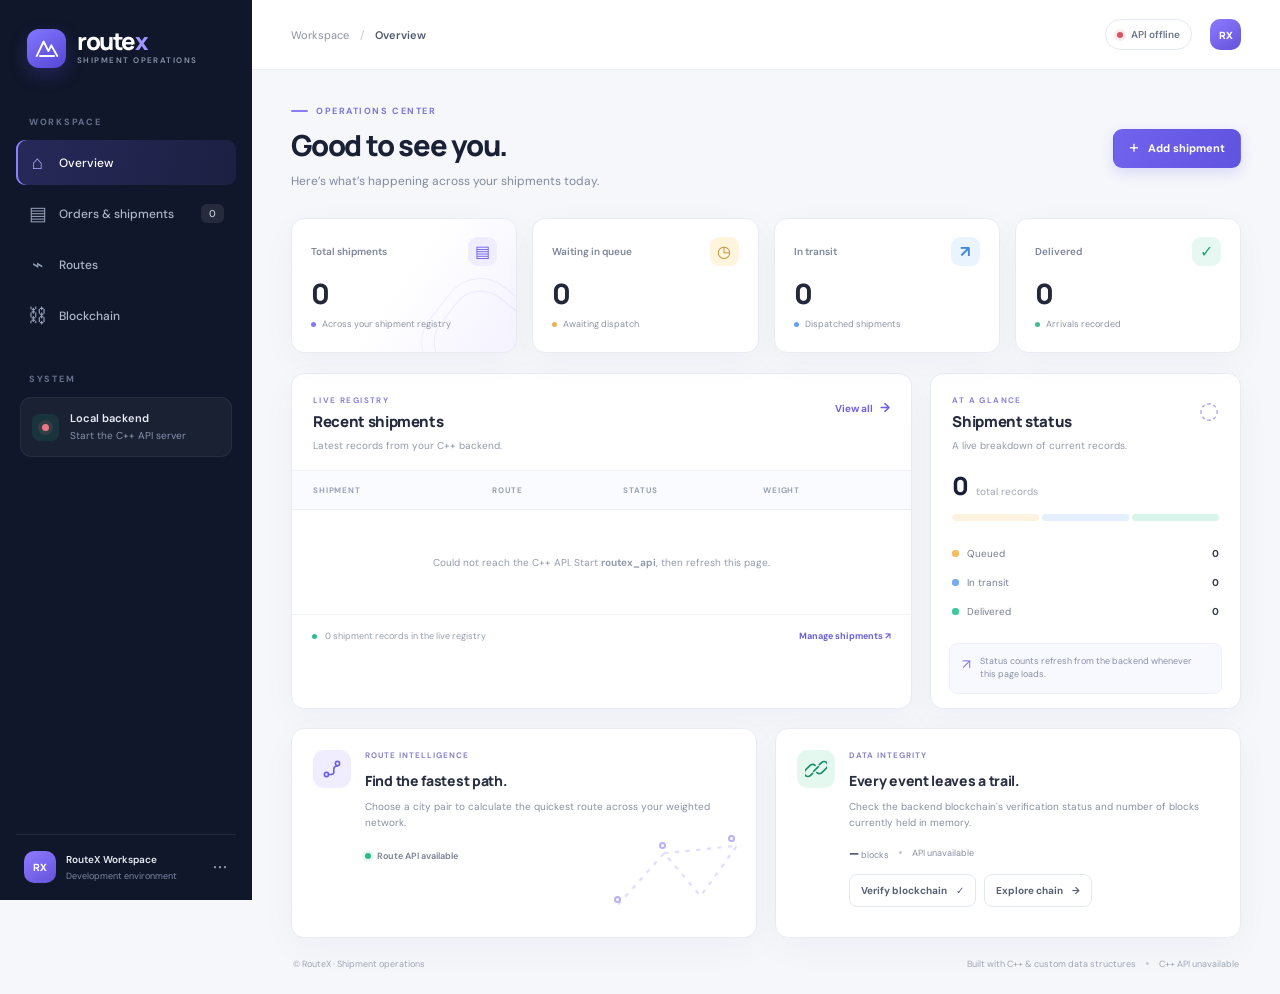
==== commit d6178a1e: "feat: add blockchain explorer and verification UI" ====
--- a/frontend/index.html
+++ b/frontend/index.html
@@ -22,7 +22,7 @@
         <a class="nav-link is-active" href="index.html" aria-current="page"><span class="nav-icon">⌂</span><span>Overview</span></a>
         <a class="nav-link" href="orders.html"><span class="nav-icon">▤</span><span>Orders &amp; shipments</span><span class="nav-count" id="navShipmentCount">—</span></a>
         <a class="nav-link" href="route.html"><span class="nav-icon">⌁</span><span>Routes</span></a>
-        <a class="nav-link" href="index.html#blockchain-preview"><span class="nav-icon">⛓</span><span>Blockchain</span></a>
+        <a class="nav-link" href="blockchain.html"><span class="nav-icon">⛓</span><span>Blockchain</span></a>
       </nav>
 
       <div class="sidebar-label sidebar-label-spaced">SYSTEM</div>
@@ -101,13 +101,13 @@
         <section class="lower-grid">
           <article class="feature-card routes-feature" id="routes-preview">
             <div class="feature-icon feature-icon-route"><svg viewBox="0 0 24 24" aria-hidden="true"><circle cx="6" cy="18" r="2.3"/><circle cx="18" cy="6" r="2.3"/><path d="M8 18h3a3 3 0 0 0 3-3v-3a3 3 0 0 1 3-3h.7"/></svg></div>
-            <div class="feature-body"><div class="feature-tag">ROUTE INTELLIGENCE <span>DAY 11</span></div><h3>Find the fastest path.</h3><p>Choose a city pair to calculate the quickest route across your weighted network.</p><span class="feature-status"><span class="status-dot status-dot-ready"></span> Route API available</span></div>
+            <div class="feature-body"><div class="feature-tag">ROUTE INTELLIGENCE</div><h3>Find the fastest path.</h3><p>Choose a city pair to calculate the quickest route across your weighted network.</p><span class="feature-status"><span class="status-dot status-dot-ready"></span> Route API available</span></div>
             <div class="route-art" aria-hidden="true"><span class="route-node node-a"></span><span class="route-node node-b"></span><span class="route-node node-c"></span><svg viewBox="0 0 140 94"><path d="M15 70 58 22 92 62 126 15"/><path d="M58 22 126 15"/></svg></div>
           </article>
 
           <article class="feature-card blockchain-feature" id="blockchain-preview">
             <div class="feature-icon feature-icon-chain"><svg viewBox="0 0 24 24" aria-hidden="true"><path d="M9.5 14.5 14.5 9.5"/><path d="M7.3 16.7 5 19a4 4 0 0 1-5.7-5.7l5-5A4 4 0 0 1 10 8" transform="translate(1 0)"/><path d="M16.7 7.3 19 5a4 4 0 0 1 5.7 5.7l-5 5A4 4 0 0 1 14 16" transform="translate(-1 0)"/></svg></div>
-            <div class="feature-body"><div class="feature-tag">DATA INTEGRITY <span>DAY 12</span></div><h3>Every event leaves a trail.</h3><p>Check the backend blockchain's verification status and number of blocks currently held in memory.</p><div class="chain-meta"><span><strong id="blockCount">—</strong> blocks</span><span class="chain-separator"></span><span id="chainStatus" class="chain-status">Checking integrity…</span></div><button class="button button-secondary button-small" id="verifyChainButton">Verify blockchain <span aria-hidden="true">→</span></button></div>
+            <div class="feature-body"><div class="feature-tag">DATA INTEGRITY</div><h3>Every event leaves a trail.</h3><p>Check the backend blockchain's verification status and number of blocks currently held in memory.</p><div class="chain-meta"><span><strong id="blockCount">—</strong> blocks</span><span class="chain-separator"></span><span id="chainStatus" class="chain-status">Checking integrity…</span></div><div style="display:flex;gap:8px;align-items:center;flex-wrap:wrap;"><button class="button button-secondary button-small" id="verifyChainButton">Verify blockchain <span aria-hidden="true">✓</span></button><a class="button button-secondary button-small" href="blockchain.html" style="text-decoration:none;">Explore chain <span aria-hidden="true">→</span></a></div></div>
           </article>
         </section>
         <footer class="page-footer"><span>© RouteX · Shipment operations</span><span>Built with C++ &amp; custom data structures <i></i> <span id="footerApiStatus">API status unknown</span></span></footer>
--- a/frontend/css/style.css
+++ b/frontend/css/style.css
@@ -352,7 +352,7 @@
   .panel-footer { padding-left: 14px; padding-right: 14px; }
   .arrival-dialog { padding: 20px; }
 }
-/* ===== Day 11: Routes page (append to the end of css/style.css) ===== */
+/* ===== Routes page styles ===== */
 .route-form-panel { margin-bottom: 18px; }
 .route-form { display: grid; grid-template-columns: minmax(0, 1fr) auto minmax(0, 1fr) auto; gap: 14px; align-items: end; padding: 0 21px 16px; }
 .route-swap { width: 39px; height: 39px; border: 1px solid #e2e6ef; border-radius: 9px; background: #fff; color: #6b5de0; font-size: 17px; }
@@ -402,4 +402,193 @@
   .route-swap { justify-self: center; transform: rotate(90deg); }
   .route-quick { padding: 0 16px 18px; }
   .route-result { padding: 0 16px 20px; }
+}
+
+/* ===== Blockchain Explorer & Verification ===== */
+.is-hidden { display: none !important; }
+
+.heading-actions { display: flex; align-items: center; gap: 10px; flex-wrap: wrap; }
+.button-warning { color: #874900; background: #fff2d6; border-color: #f7d69b; }
+.button-warning:hover { background: #ffe9b8; border-color: #f1c370; }
+.btn-icon { font-size: 13px; margin-right: 2px; }
+
+/* Integrity Status Banner */
+.integrity-banner { display: flex; align-items: flex-start; gap: 20px; padding: 22px 24px; margin-bottom: 20px; border-radius: 14px; border: 1px solid var(--border); transition: background .2s ease, border-color .2s ease; }
+.integrity-banner.is-valid { background: linear-gradient(135deg, #f0fbf6 0%, #ffffff 100%); border-color: #bbf0d7; }
+.integrity-banner.is-invalid { background: linear-gradient(135deg, #fff2f3 0%, #ffffff 100%); border-color: #f9c2c8; box-shadow: 0 6px 20px rgba(216, 82, 98, .08); }
+.integrity-banner-icon { width: 44px; height: 44px; flex: 0 0 auto; display: grid; place-items: center; border-radius: 12px; font-size: 22px; font-weight: 800; }
+.integrity-banner.is-valid .integrity-banner-icon { color: #169b70; background: #d7f7e9; }
+.integrity-banner.is-invalid .integrity-banner-icon { color: var(--red); background: #fedfe2; }
+.integrity-banner-content { flex: 1; min-width: 0; }
+.integrity-banner-header { display: flex; align-items: center; gap: 12px; flex-wrap: wrap; margin-bottom: 6px; }
+.integrity-banner-header h2 { margin: 0; font: 800 18px 'Manrope', sans-serif; letter-spacing: -0.4px; color: #1e2538; }
+.integrity-badge { display: inline-flex; align-items: center; padding: 3px 9px; border-radius: 6px; font-size: 10px; font-weight: 700; letter-spacing: 0.5px; }
+.badge-valid { color: #0d845e; background: #d3f6e5; }
+.badge-invalid { color: #c4293a; background: #fed7dc; }
+.integrity-banner-desc { margin: 0 0 10px; color: #586177; font-size: 12px; line-height: 1.5; }
+.integrity-banner-desc strong { color: #182033; }
+.integrity-banner-meta { display: flex; align-items: center; gap: 10px; flex-wrap: wrap; font-size: 11px; color: #7f889d; }
+.integrity-banner-meta strong { color: #3b4356; }
+.meta-dot { width: 3px; height: 3px; border-radius: 50%; background: #c0c5d1; }
+
+/* Filter & Controls Panel */
+.filter-panel { padding: 14px 20px; margin-bottom: 22px; }
+.filter-bar { display: flex; align-items: center; justify-content: space-between; gap: 16px; flex-wrap: wrap; }
+.filter-field { position: relative; display: flex; align-items: center; min-width: 260px; }
+.filter-icon { position: absolute; left: 12px; font-size: 13px; color: #8f97aa; pointer-events: none; }
+.filter-field input { width: 100%; height: 36px; padding: 0 32px 0 34px; border: 1px solid #e2e6ef; border-radius: 8px; font-size: 12px; background: #fff; color: var(--ink); outline: none; transition: border-color .15s ease, box-shadow .15s ease; }
+.filter-field input:focus { border-color: var(--accent); box-shadow: 0 0 0 3px rgba(102, 88, 232, .12); }
+.filter-clear { position: absolute; right: 8px; width: 20px; height: 20px; border: none; background: #e5e8f0; color: #646d82; border-radius: 50%; font-size: 10px; display: grid; place-items: center; cursor: pointer; }
+.filter-clear:hover { background: #d0d6e2; }
+.filter-chips-wrap { display: flex; align-items: center; gap: 8px; flex-wrap: wrap; flex: 1; }
+.chips-label { font-size: 10px; font-weight: 600; color: #8a92a5; }
+.filter-chips { display: flex; align-items: center; gap: 6px; flex-wrap: wrap; }
+.chips-empty { font-size: 10px; color: #a4abbc; font-style: italic; }
+.route-chip.is-active { background: var(--accent); color: #fff; border-color: var(--accent); }
+.filter-actions { display: flex; align-items: center; gap: 8px; }
+
+/* Lifecycle Audit Trail Section */
+.shipment-audit-card { margin-bottom: 24px; padding: 20px 24px; border-left: 4px solid var(--accent); }
+.audit-timeline { margin-top: 18px; display: grid; gap: 14px; position: relative; }
+.audit-step { position: relative; display: flex; gap: 14px; padding-left: 18px; }
+.audit-step::before { content: ''; position: absolute; left: 4px; top: 12px; bottom: -14px; width: 2px; background: #e4e7f0; }
+.audit-step.is-last::before { display: none; }
+.audit-step-dot { position: absolute; left: 0; top: 4px; width: 10px; height: 10px; border-radius: 50%; border: 2px solid #fff; box-shadow: 0 0 0 2px rgba(102, 88, 232, .25); z-index: 2; }
+.audit-step-card { flex: 1; background: #fafbfe; border: 1px solid #e9ecf4; border-radius: 10px; padding: 12px 16px; }
+.audit-step-header { display: flex; align-items: center; justify-content: space-between; gap: 10px; margin-bottom: 8px; }
+.audit-step-type { display: flex; align-items: center; gap: 10px; }
+.audit-step-type strong { font-size: 12px; color: #22283a; }
+.audit-step-time { font-size: 10px; color: #8790a3; }
+.audit-step-details { display: flex; align-items: center; gap: 18px; flex-wrap: wrap; font-size: 11px; color: #5f687d; }
+.audit-step-details strong { color: #1e2538; }
+.audit-step-details em { font-style: normal; color: #434c60; font-weight: 500; }
+.audit-block-link { color: var(--accent); font-weight: 600; text-decoration: underline; }
+.audit-block-link:hover { color: var(--accent-dark); }
+
+/* Blocks Container */
+.blocks-container { margin-bottom: 24px; }
+.section-heading { display: flex; align-items: flex-end; justify-content: space-between; gap: 16px; margin-bottom: 16px; flex-wrap: wrap; }
+.section-heading h2 { margin: 0 0 4px; font: 800 20px 'Manrope', sans-serif; letter-spacing: -0.6px; color: #1a2135; }
+.section-subtitle { margin: 0; font-size: 11px; color: #828a9c; }
+.legend-hash-link { display: flex; align-items: center; gap: 8px; font-size: 11px; color: #6a7387; background: #fff; padding: 6px 12px; border-radius: 20px; border: 1px solid #e3e7f0; }
+.legend-link-indicator { width: 8px; height: 8px; border-radius: 50%; background: #6658e8; }
+.legend-hash-link code { font-family: 'Consolas', 'Courier New', monospace; font-size: 10px; background: #f0f2f8; padding: 2px 6px; border-radius: 4px; color: #40485b; }
+
+/* Block Cards */
+.block-list { display: grid; gap: 18px; position: relative; }
+.block-card { border-radius: 13px; border: 1px solid var(--border); overflow: hidden; transition: transform .18s ease, box-shadow .18s ease, opacity .2s ease; position: relative; }
+.block-card:hover { box-shadow: 0 12px 32px rgba(23, 32, 61, .06); }
+.block-card.is-genesis { border-left: 4px solid #7163ee; background: linear-gradient(135deg, #fcfbfe 0%, #ffffff 100%); }
+.block-card.is-compromised { border-left: 4px solid var(--red); border-color: #f9c2c8; background: #fffdfd; box-shadow: 0 8px 24px rgba(216, 82, 98, .12); }
+.block-card.is-dimmed { opacity: .35; }
+.block-card.is-dimmed:hover { opacity: .8; }
+
+.block-card-header { display: flex; align-items: center; justify-content: space-between; gap: 14px; padding: 16px 20px; background: rgba(248, 249, 253, .7); border-bottom: 1px solid #edf0f6; cursor: pointer; user-select: none; }
+.block-card-header:hover { background: #f3f5fa; }
+.block-title-group { display: flex; align-items: center; gap: 10px; flex-wrap: wrap; }
+.block-index-badge { font: 800 14px 'Manrope', sans-serif; color: #1e263c; }
+.block-event-pill { font-size: 10px; font-weight: 700; color: #6255d8; background: #eeeaff; padding: 3px 8px; border-radius: 6px; }
+.block-flag-compromised { font-size: 10px; font-weight: 700; color: #cf2b3e; background: #fed8dd; padding: 3px 8px; border-radius: 6px; }
+.block-flag-broken { font-size: 10px; font-weight: 700; color: #a45300; background: #ffebd2; padding: 3px 8px; border-radius: 6px; }
+.block-header-right { display: flex; align-items: center; gap: 12px; }
+.block-timestamp { font-size: 11px; color: #848c9e; }
+.block-expand-btn { width: 28px; height: 28px; display: grid; place-items: center; border: 1px solid #e1e5ee; border-radius: 7px; background: #fff; color: #6a7286; font-size: 9px; cursor: pointer; transition: background .15s ease; }
+.block-expand-btn:hover { background: #eaedf5; color: #222; }
+
+.block-card-body { padding: 18px 20px; }
+.block-hashes-grid { display: grid; grid-template-columns: 1fr 1fr; gap: 16px; margin-bottom: 16px; }
+.hash-field { display: flex; flex-direction: column; gap: 6px; }
+.hash-label { display: flex; align-items: center; justify-content: space-between; font-size: 9px; font-weight: 700; letter-spacing: 0.8px; color: #7f889c; }
+.hash-copy-btn { font-size: 9px; font-weight: 600; color: var(--accent); background: none; border: none; padding: 0; cursor: pointer; }
+.hash-copy-btn:hover { text-decoration: underline; color: var(--accent-dark); }
+.hash-box { background: #f6f8fb; border: 1px solid #e5e9f1; border-radius: 7px; padding: 8px 11px; overflow-x: auto; font-family: 'Consolas', 'Courier New', monospace; font-size: 11px; color: #30374b; word-break: break-all; }
+.hash-box-current { background: #fbf9ff; border-color: #e5e1fa; color: #433996; font-weight: 600; }
+.hash-link-note { font-size: 10px; color: #8890a2; }
+.hash-link-note.is-valid { color: #169b70; }
+.hash-link-note.is-broken { color: var(--red); font-weight: 600; }
+.hash-link-note.is-genesis { color: #7b8398; font-style: italic; }
+.hash-link-note .is-valid { color: #169b70; }
+.hash-link-note .is-error { color: var(--red); font-weight: 700; }
+
+.block-collapsible { display: none; margin-top: 14px; padding-top: 16px; border-top: 1px dashed #e8ebf3; }
+.block-collapsible.is-open { display: block; }
+.block-tx-section { margin-top: 4px; }
+.block-tx-header { display: flex; align-items: center; justify-content: space-between; font-size: 10px; font-weight: 700; letter-spacing: 0.6px; color: #737c90; margin-bottom: 10px; }
+.block-tx-header small { font-size: 9px; font-weight: 500; color: #9aa1b3; }
+.block-tx-table { width: 100%; border-collapse: separate; border-spacing: 0; }
+.block-tx-table th { background: #f9fafc; font-size: 9px; font-weight: 700; color: #7b8396; text-transform: uppercase; letter-spacing: 0.5px; padding: 8px 12px; }
+.block-tx-table td { padding: 9px 12px; font-size: 11px; border-bottom: 1px solid #f0f2f7; vertical-align: middle; }
+.block-tx-table tr:last-child td { border-bottom: none; }
+.block-tx-table tr.is-highlighted-tx td { background: #faf7ff; }
+
+.tx-badge { font-family: 'Consolas', monospace; font-size: 10px; font-weight: 700; color: #5a6479; background: #eef1f6; padding: 2px 6px; border-radius: 4px; }
+.shipment-id-btn { background: none; border: 1px solid #dee2eb; border-radius: 6px; padding: 2px 7px; font-size: 11px; font-weight: 700; color: var(--accent); cursor: pointer; transition: background .15s ease, border-color .15s ease; }
+.shipment-id-btn:hover { background: var(--accent-soft); border-color: #cfcafc; color: var(--accent-dark); }
+.tx-status-pill { font-size: 10px; color: #697287; background: #f3f5f9; padding: 2px 7px; border-radius: 5px; }
+.time-cell { font-size: 10px; color: #8a92a5; white-space: nowrap; }
+.block-tx-empty { padding: 18px; text-align: center; color: #949cae; font-size: 11px; background: #fbfbfd; border-radius: 8px; }
+
+/* Interactive Demo Panel */
+.demo-panel { padding: 24px; margin-bottom: 24px; background: linear-gradient(135deg, #ffffff 0%, #faf9ff 100%); }
+.demo-steps-grid { display: grid; grid-template-columns: repeat(4, 1fr); gap: 16px; margin-top: 18px; }
+.demo-step { background: #fff; border: 1px solid #e7ebf4; border-radius: 11px; padding: 16px; position: relative; box-shadow: 0 4px 14px rgba(23, 32, 61, .02); }
+.demo-step-num { width: 24px; height: 24px; border-radius: 50%; background: #eeeaff; color: #6255d8; font: 800 11px/24px 'Manrope', sans-serif; text-align: center; margin-bottom: 10px; }
+.demo-step strong { display: block; font: 700 13px 'Manrope', sans-serif; color: #20273c; margin-bottom: 6px; }
+.demo-step p { margin: 0; font-size: 11px; color: #727a8e; line-height: 1.5; }
+
+.block-empty-state { padding: 40px 20px; text-align: center; color: #8a92a6; }
+.block-empty-state p { margin-top: 12px; font-size: 12px; }
+
+/* Node Blocks Ribbon Architecture */
+.ribbon-panel { padding: 18px 24px; margin-bottom: 22px; }
+.chain-ribbon { display: flex; align-items: center; gap: 14px; overflow-x: auto; padding: 12px 4px 6px; scrollbar-width: thin; }
+.chain-ribbon::-webkit-scrollbar { height: 6px; }
+.chain-ribbon::-webkit-scrollbar-thumb { background: #dce1ec; border-radius: 4px; }
+.ribbon-node { min-width: 170px; flex: 0 0 auto; background: #fff; border: 1px solid var(--border); border-radius: 10px; padding: 12px 14px; cursor: pointer; transition: transform .15s ease, box-shadow .15s ease, border-color .15s ease; position: relative; }
+.ribbon-node:hover { transform: translateY(-2px); box-shadow: 0 6px 18px rgba(23, 32, 61, .07); border-color: var(--accent); }
+.ribbon-node.is-genesis { border-left: 3px solid #7163ee; background: #faf9ff; }
+.ribbon-node.is-compromised { border-left: 3px solid var(--red); border-color: #f9c2c8; background: #fffcfc; }
+.ribbon-node-header { display: flex; align-items: center; justify-content: space-between; gap: 6px; margin-bottom: 6px; }
+.ribbon-node-title { font: 700 12px 'Manrope', sans-serif; color: #1e2538; }
+.ribbon-node-count { font-size: 9px; font-weight: 700; color: #6255d8; background: #eeeaff; padding: 2px 6px; border-radius: 4px; }
+.ribbon-node-hash { font-family: 'Consolas', monospace; font-size: 10px; color: #586177; background: #f4f6fa; padding: 4px 6px; border-radius: 5px; margin-bottom: 6px; word-break: break-all; }
+.ribbon-node-status { font-size: 10px; }
+.ribbon-node-status .is-valid { color: #169b70; font-weight: 600; }
+.ribbon-node-status .is-error { color: var(--red); font-weight: 700; }
+.ribbon-connector { display: flex; flex-direction: column; align-items: center; justify-content: center; flex: 0 0 auto; color: #8f97a8; font-size: 14px; }
+.ribbon-connector small { font-size: 8px; font-weight: 700; color: #a4abbc; letter-spacing: 0.5px; }
+.ribbon-empty { padding: 16px; color: #8e96a8; font-size: 12px; font-style: italic; }
+
+/* Register Event Modal Dialog */
+.modal-dialog { border: none; background: transparent; padding: 0; max-width: 540px; width: 90vw; margin: auto; }
+.modal-dialog::backdrop { background: rgba(16, 23, 42, .65); backdrop-filter: blur(4px); }
+.modal-card { background: #fff; border-radius: 14px; box-shadow: 0 20px 60px rgba(16, 23, 42, .25); padding: 26px 28px; border: 1px solid #e5e9f2; }
+.modal-header { display: flex; align-items: flex-start; justify-content: space-between; gap: 14px; margin-bottom: 18px; }
+.modal-header h3 { margin: 0 0 4px; font: 800 19px 'Manrope', sans-serif; color: #1c2337; }
+.modal-subtitle { margin: 0; font-size: 11px; color: #7f889c; line-height: 1.4; }
+.modal-close-btn { width: 28px; height: 28px; border-radius: 50%; border: none; background: #f0f2f7; color: #646d82; font-size: 11px; display: grid; place-items: center; cursor: pointer; flex: 0 0 auto; }
+.modal-close-btn:hover { background: #e0e4ee; }
+.modal-form { display: grid; gap: 14px; }
+.form-row { display: grid; grid-template-columns: 1fr 1fr; gap: 14px; }
+.form-row .form-field { display: flex; flex-direction: column; gap: 5px; font-size: 11px; color: #586177; font-weight: 600; }
+.form-row .form-field b { color: var(--red); }
+.form-row input, .form-row select { height: 38px; border: 1px solid #dce1eb; border-radius: 8px; padding: 0 11px; font-size: 12px; background: #fff; color: #182033; outline: none; }
+.form-row input:focus, .form-row select:focus { border-color: var(--accent); box-shadow: 0 0 0 3px rgba(102, 88, 232, .12); }
+.modal-quick-presets { display: flex; align-items: center; gap: 6px; flex-wrap: wrap; padding-top: 4px; font-size: 10px; color: #838c9f; }
+.modal-quick-presets .route-chip { font-size: 9px; padding: 3px 8px; }
+.modal-actions { display: flex; align-items: center; justify-content: flex-end; gap: 10px; margin-top: 8px; padding-top: 14px; border-top: 1px solid #edf0f6; }
+
+@media (max-width: 1000px) {
+  .block-hashes-grid { grid-template-columns: 1fr; }
+  .demo-steps-grid { grid-template-columns: 1fr 1fr; }
+}
+@media (max-width: 760px) {
+  .heading-actions { width: 100%; }
+  .heading-actions .button { flex: 1; }
+  .filter-bar { flex-direction: column; align-items: stretch; }
+  .filter-field { min-width: 100%; }
+  .filter-actions { justify-content: space-between; }
+  .demo-steps-grid { grid-template-columns: 1fr; }
+  .integrity-banner { flex-direction: column; }
+  .form-row { grid-template-columns: 1fr; }
 }
